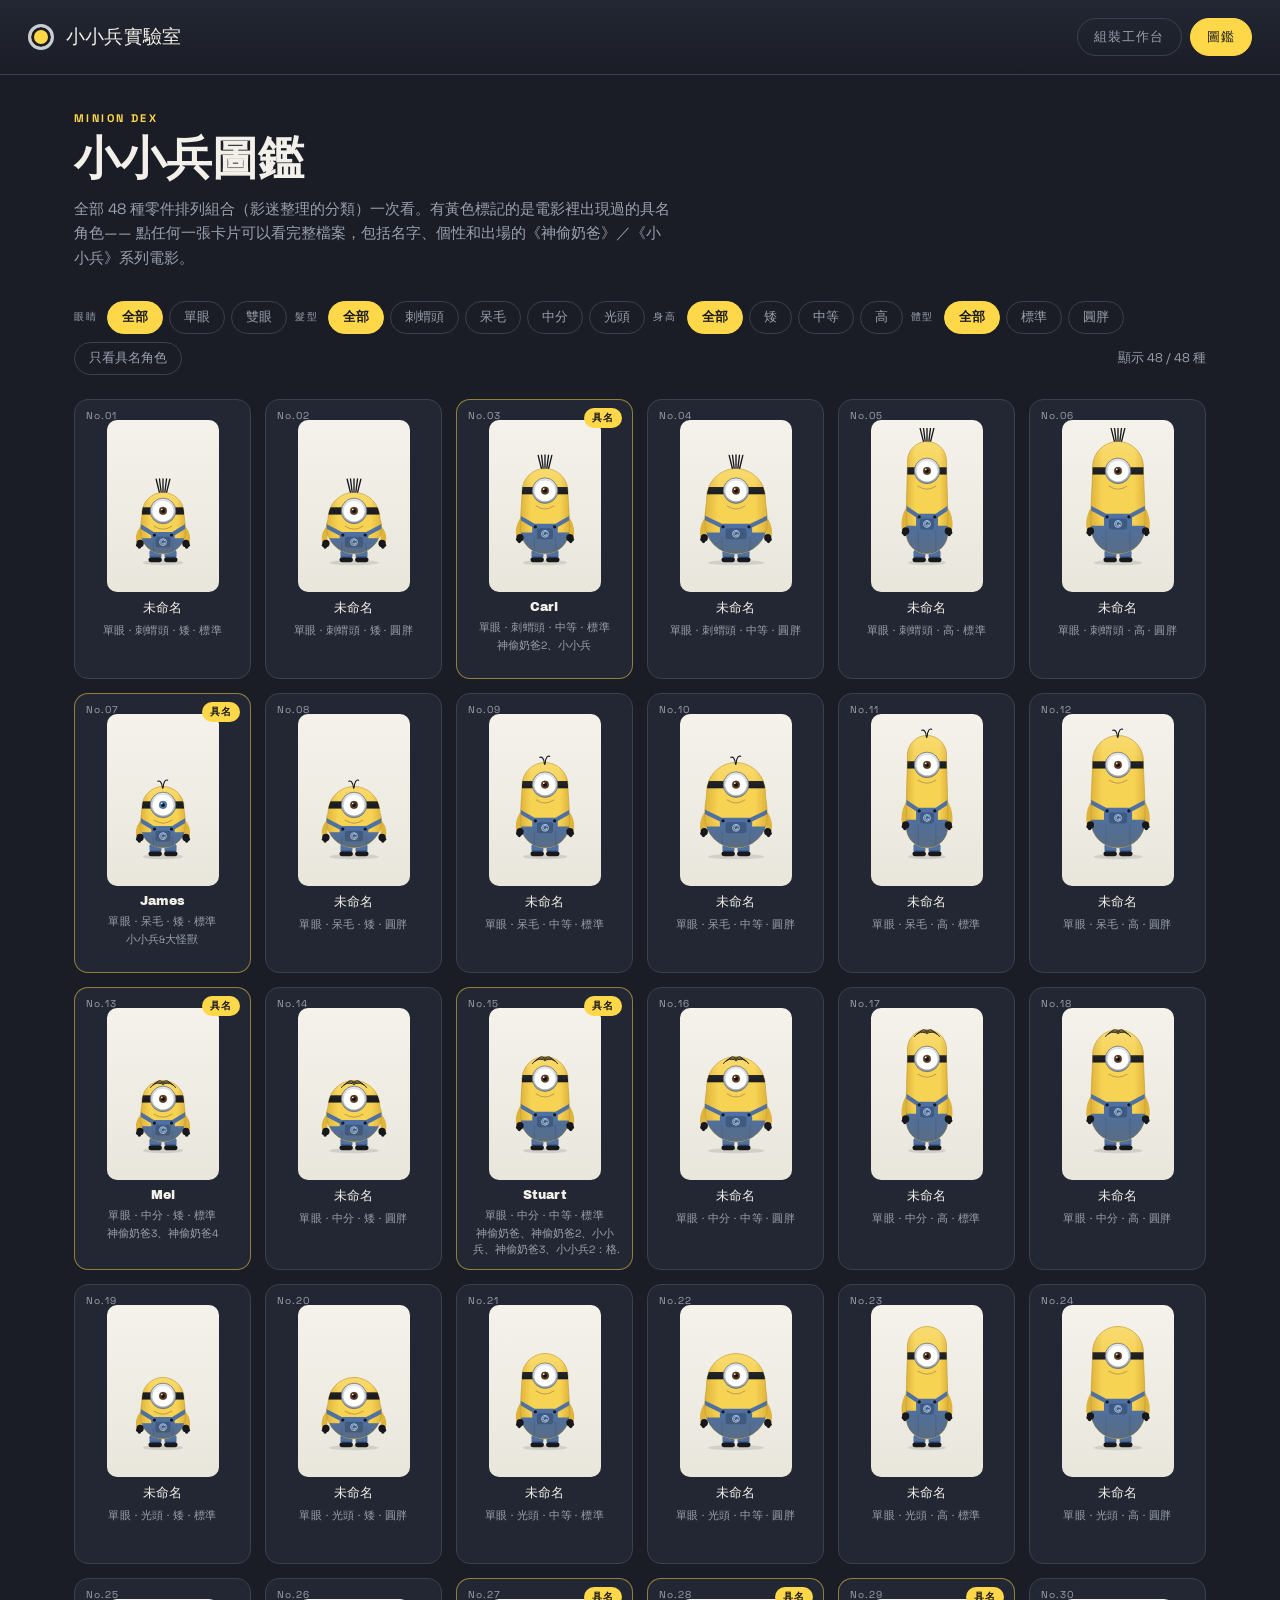
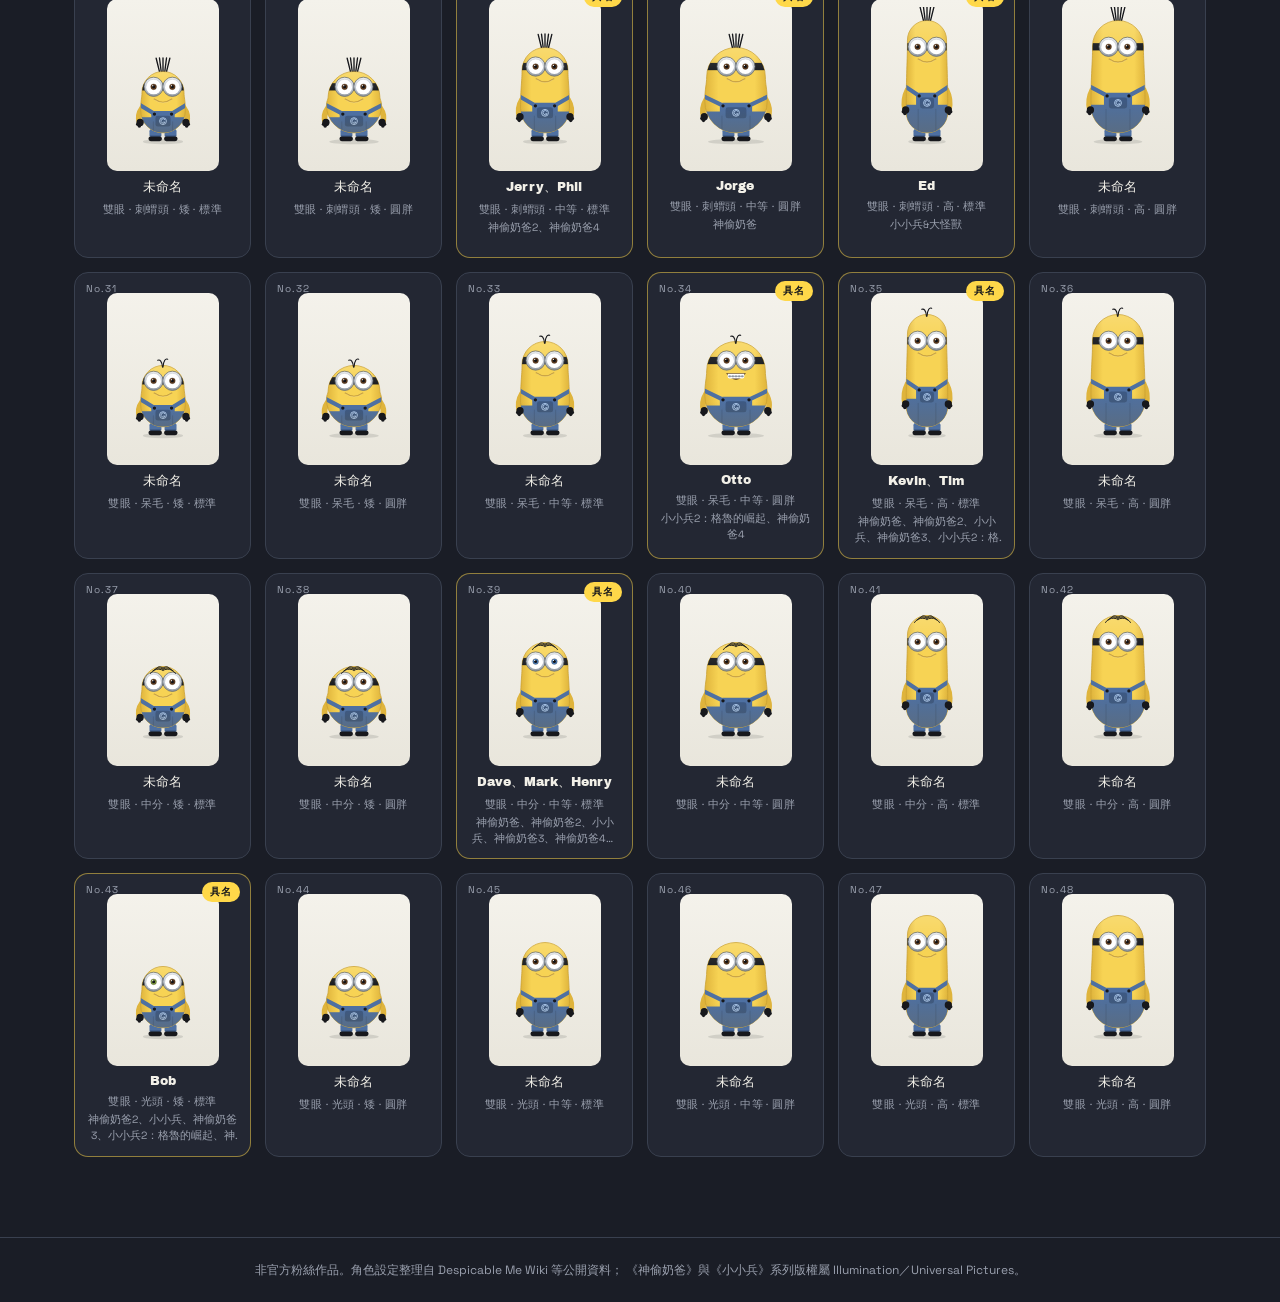
==== dex.html @ c9254a70 "初始版本：小小兵組裝工作台與 48 種組合圖鑑 - SVG 程式繪製小小兵（比例與配色依電影劇照校正） - 四軸零件分類：2 眼型 × 4 髮型 × 3 身高 × 2 體型 = 48 種 - 15 位" ====
<!DOCTYPE html>
<html lang="zh-Hant">
<head>
  <meta charset="UTF-8">
  <meta name="viewport" content="width=device-width, initial-scale=1.0">
  <title>小小兵圖鑑</title>
  <link rel="icon" href="data:image/svg+xml,<svg xmlns='http://www.w3.org/2000/svg' viewBox='0 0 100 100'><text y='.9em' font-size='90'>🍌</text></svg>">
  <link rel="stylesheet" href="css/style.css">
</head>
<body>
  <header class="topbar">
    <div class="brand"><span class="brand-dot"></span>小小兵實驗室</div>
    <nav class="nav">
      <a href="index.html">組裝工作台</a>
      <a href="dex.html" aria-current="page">圖鑑</a>
    </nav>
  </header>

  <main class="wrap">
    <p class="eyebrow">Minion Dex</p>
    <h1>小小兵圖鑑</h1>
    <p class="lede">
      全部 48 種零件排列組合（影迷整理的分類）一次看。有黃色標記的是電影裡出現過的具名角色——
      點任何一張卡片可以看完整檔案，包括名字、個性和出場的《神偷奶爸》／《小小兵》系列電影。
    </p>

    <div class="filters" id="filters">
      <div class="fgroup" data-group="eyes">
        <span class="flabel">眼睛</span>
        <button class="chip" data-v="all" aria-pressed="true">全部</button>
        <button class="chip" data-v="one" aria-pressed="false">單眼</button>
        <button class="chip" data-v="two" aria-pressed="false">雙眼</button>
      </div>
      <div class="fgroup" data-group="hair">
        <span class="flabel">髮型</span>
        <button class="chip" data-v="all" aria-pressed="true">全部</button>
        <button class="chip" data-v="spiky" aria-pressed="false">刺蝟頭</button>
        <button class="chip" data-v="sprout" aria-pressed="false">呆毛</button>
        <button class="chip" data-v="combed" aria-pressed="false">中分</button>
        <button class="chip" data-v="bald" aria-pressed="false">光頭</button>
      </div>
      <div class="fgroup" data-group="height">
        <span class="flabel">身高</span>
        <button class="chip" data-v="all" aria-pressed="true">全部</button>
        <button class="chip" data-v="short" aria-pressed="false">矮</button>
        <button class="chip" data-v="medium" aria-pressed="false">中等</button>
        <button class="chip" data-v="tall" aria-pressed="false">高</button>
      </div>
      <div class="fgroup" data-group="girth">
        <span class="flabel">體型</span>
        <button class="chip" data-v="all" aria-pressed="true">全部</button>
        <button class="chip" data-v="average" aria-pressed="false">標準</button>
        <button class="chip" data-v="plump" aria-pressed="false">圓胖</button>
      </div>
      <div class="fgroup" data-group="named">
        <button class="chip" data-v="named" aria-pressed="false">只看具名角色</button>
      </div>
      <span class="count" id="count"></span>
    </div>

    <div class="grid" id="grid"></div>
  </main>

  <div class="modal" id="modal" hidden>
    <div class="modal-box" role="dialog" aria-modal="true" aria-labelledby="modal-title">
      <button class="modal-close" id="modal-close" aria-label="關閉">×</button>
      <div id="modal-figure"></div>
      <div id="modal-info"></div>
    </div>
  </div>

  <footer>
    非官方粉絲作品。角色設定整理自 Despicable Me Wiki 等公開資料；
    《神偷奶爸》與《小小兵》系列版權屬 Illumination／Universal Pictures。
  </footer>

  <script src="js/minion.js"></script>
  <script src="js/data.js"></script>
  <script src="js/app.js"></script>
</body>
</html>
---- css/style.css ----
@import url('https://fonts.googleapis.com/css2?family=Archivo+Black&family=Space+Grotesk:wght@400;500;700&display=swap');

:root {
  --skin: #FFD849;
  --skin-dim: #E8B92E;
  --denim: #2764CC;
  --denim-lt: #9FC4FF;
  --steel: #C7CDD6;
  --panel: #1A1D26;
  --panel-2: #232733;
  --panel-3: #2E3341;
  --ink: #F2F0E8;
  --ink-dim: #9AA0AE;
  --line: #39404F;
  --display: 'Archivo Black', system-ui, sans-serif;
  --body: 'Space Grotesk', system-ui, sans-serif;
}

* { box-sizing: border-box; }

body {
  margin: 0;
  background: var(--panel);
  color: var(--ink);
  font-family: var(--body);
  -webkit-font-smoothing: antialiased;
}

/* 頂部導覽 */
.topbar {
  display: flex;
  align-items: center;
  justify-content: space-between;
  gap: 16px;
  padding: 18px 28px;
  border-bottom: 1px solid var(--line);
  background: linear-gradient(180deg, var(--panel-2), var(--panel));
  position: sticky;
  top: 0;
  z-index: 20;
  flex-wrap: wrap;
}

.brand {
  display: flex;
  align-items: center;
  gap: 12px;
  font-family: var(--display);
  font-size: 19px;
  letter-spacing: .01em;
}

.brand-dot {
  width: 26px; height: 26px; border-radius: 50%;
  background: var(--skin);
  border: 3px solid var(--steel);
  box-shadow: inset 0 0 0 3px var(--panel);
  flex: none;
}

.nav { display: flex; gap: 8px; }

.nav a {
  color: var(--ink-dim);
  text-decoration: none;
  font-size: 13px;
  font-weight: 500;
  letter-spacing: .09em;
  text-transform: uppercase;
  padding: 9px 16px;
  border: 1px solid var(--line);
  border-radius: 999px;
  transition: .18s;
}

.nav a:hover { color: var(--ink); border-color: var(--steel); }
.nav a[aria-current="page"] { background: var(--skin); border-color: var(--skin); color: #17181C; }

.wrap { max-width: 1180px; margin: 0 auto; padding: 36px 24px 80px; }

.eyebrow {
  font-size: 11px; letter-spacing: .22em; text-transform: uppercase;
  color: var(--skin); font-weight: 700; margin: 0 0 10px;
}

h1 { font-family: var(--display); font-size: clamp(28px, 4.6vw, 46px); margin: 0 0 12px; line-height: 1.08; }
.lede { color: var(--ink-dim); max-width: 60ch; margin: 0 0 30px; line-height: 1.65; font-size: 15px; }

/* ===== 建構器 ===== */
.builder {
  display: grid;
  grid-template-columns: 1fr minmax(280px, 360px);
  gap: 28px;
  align-items: start;
}

.stage {
  position: relative;
  background:
    radial-gradient(ellipse 60% 42% at 50% 78%, rgba(255,216,73,.14), transparent 70%),
    var(--panel-2);
  border: 1px solid var(--line);
  border-radius: 18px;
  overflow: hidden;
}

/* 三段式切換列 */
.slot {
  display: grid;
  grid-template-columns: 68px 1fr 68px;
  align-items: center;
  min-height: 122px;
  border-bottom: 1px solid var(--line);
  position: relative;
}
.slot:last-child { border-bottom: 0; }

.arrow {
  appearance: none;
  background: transparent;
  border: 0;
  color: var(--ink);
  font-size: 30px;
  line-height: 1;
  cursor: pointer;
  height: 100%;
  transition: .15s;
  font-family: var(--body);
  font-weight: 700;
  z-index: 3;
}
.arrow:hover { background: rgba(255,216,73,.12); color: var(--skin); }
.arrow:focus-visible { outline: 2px solid var(--skin); outline-offset: -3px; }

.slot-label {
  position: absolute;
  left: 74px;
  top: 12px;
  font-size: 10px;
  letter-spacing: .18em;
  text-transform: uppercase;
  color: var(--ink-dim);
  z-index: 3;
  pointer-events: none;
}

.slot-value {
  position: absolute;
  left: 74px;
  top: 30px;
  font-family: var(--display);
  font-size: 17px;
  color: var(--skin);
  z-index: 3;
  pointer-events: none;
}

/* 小小兵疊在三段列上方 */
.minion-layer {
  position: absolute;
  inset: 0;
  display: grid;
  place-items: center;
  pointer-events: none;
  z-index: 2;
}

.minion-svg { width: min(300px, 62%); height: auto; display: block; }
.minion-layer .minion-svg { filter: drop-shadow(0 18px 30px rgba(0,0,0,.42)); transition: opacity .16s; }

/* 控制面板 */
.panel {
  background: var(--panel-2);
  border: 1px solid var(--line);
  border-radius: 18px;
  padding: 22px;
}

.panel h2 {
  font-family: var(--display);
  font-size: 15px;
  margin: 0 0 4px;
  letter-spacing: .02em;
}

.panel .sub { color: var(--ink-dim); font-size: 12.5px; margin: 0 0 18px; line-height: 1.55; }

.spec { border-top: 1px solid var(--line); padding: 13px 0; }
.spec:last-of-type { border-bottom: 1px solid var(--line); margin-bottom: 18px; }
.spec-k { font-size: 10px; letter-spacing: .17em; text-transform: uppercase; color: var(--ink-dim); }
.spec-v { font-family: var(--display); font-size: 15px; margin-top: 4px; }
.spec-d { font-size: 12.5px; color: var(--ink-dim); margin-top: 3px; line-height: 1.5; }

.btn {
  width: 100%;
  appearance: none;
  border: 0;
  border-radius: 12px;
  padding: 15px 18px;
  font-family: var(--display);
  font-size: 15px;
  cursor: pointer;
  background: var(--skin);
  color: #17181C;
  transition: .16s;
  letter-spacing: .02em;
}
.btn:hover { background: #FFE47A; transform: translateY(-1px); }
.btn:active { transform: translateY(0); }
.btn:focus-visible { outline: 3px solid var(--denim-lt); outline-offset: 2px; }

.btn-ghost {
  background: transparent;
  color: var(--ink);
  border: 1px solid var(--line);
  margin-top: 10px;
  font-size: 13px;
  padding: 12px;
}
.btn-ghost:hover { border-color: var(--steel); background: rgba(255,255,255,.04); transform: none; }

.idtag {
  display: inline-block;
  font-size: 11px;
  letter-spacing: .14em;
  color: var(--ink-dim);
  border: 1px solid var(--line);
  border-radius: 999px;
  padding: 5px 12px;
  margin-bottom: 14px;
}

/* 隨機時的抖動 */
@keyframes shuffle {
  0%, 100% { transform: translateY(0) rotate(0); }
  25% { transform: translateY(-9px) rotate(-3deg); }
  50% { transform: translateY(3px) rotate(2deg); }
  75% { transform: translateY(-5px) rotate(-1.5deg); }
}
.shuffling .minion-svg { animation: shuffle .42s ease-in-out; }

/* ===== 圖鑑 ===== */
.filters {
  display: flex;
  flex-wrap: wrap;
  gap: 8px;
  margin-bottom: 24px;
  align-items: center;
}

.filters .fgroup { display: flex; gap: 6px; align-items: center; }

.flabel {
  font-size: 10px; letter-spacing: .16em; text-transform: uppercase;
  color: var(--ink-dim); margin-right: 4px;
}

.chip {
  appearance: none;
  background: transparent;
  border: 1px solid var(--line);
  color: var(--ink-dim);
  border-radius: 999px;
  padding: 7px 14px;
  font-size: 12.5px;
  font-family: var(--body);
  cursor: pointer;
  transition: .15s;
}
.chip:hover { border-color: var(--steel); color: var(--ink); }
.chip[aria-pressed="true"] { background: var(--skin); border-color: var(--skin); color: #17181C; font-weight: 700; }
.chip:focus-visible { outline: 2px solid var(--denim-lt); outline-offset: 2px; }

.count { margin-left: auto; font-size: 12.5px; color: var(--ink-dim); }

.grid {
  display: grid;
  grid-template-columns: repeat(auto-fill, minmax(168px, 1fr));
  gap: 14px;
}

.card {
  background: var(--panel-2);
  border: 1px solid var(--line);
  border-radius: 14px;
  padding: 14px 12px 12px;
  text-align: center;
  cursor: pointer;
  transition: .18s;
  position: relative;
  font-family: var(--body);
  color: inherit;
  appearance: none;
  display: block;
  width: 100%;
}
.card:hover { border-color: var(--skin); transform: translateY(-3px); background: var(--panel-3); }
.card:focus-visible { outline: 2px solid var(--skin); outline-offset: 2px; }

.card .no {
  position: absolute; top: 9px; left: 11px;
  font-size: 10px; letter-spacing: .1em; color: var(--ink-dim);
}
.card .minion-svg { width: 100%; max-width: 118px; margin: 6px auto 8px; }
.card .cname { font-family: var(--display); font-size: 12.5px; margin-bottom: 3px; }
.card .cmeta { font-size: 11px; color: var(--ink-dim); letter-spacing: .04em; }

/* 詳情彈窗 */
.modal {
  position: fixed; inset: 0; z-index: 60;
  background: rgba(10,11,15,.78);
  display: grid; place-items: center;
  padding: 22px;
}
.modal[hidden] { display: none; }

.modal-box {
  background: var(--panel-2);
  border: 1px solid var(--line);
  border-radius: 20px;
  max-width: 560px;
  width: 100%;
  padding: 26px;
  display: grid;
  grid-template-columns: 190px 1fr;
  gap: 24px;
  align-items: center;
  position: relative;
}

.modal-close {
  position: absolute; top: 12px; right: 14px;
  background: transparent; border: 0; color: var(--ink-dim);
  font-size: 24px; cursor: pointer; line-height: 1; padding: 4px 8px;
}
.modal-close:hover { color: var(--ink); }

.modal-box .minion-svg { width: 100%; }
.modal h3 { font-family: var(--display); font-size: 22px; margin: 0 0 6px; }

.stat { display: flex; justify-content: space-between; gap: 12px; padding: 9px 0; border-bottom: 1px solid var(--line); font-size: 13px; }
.stat:last-child { border-bottom: 0; }
.stat span:first-child { color: var(--ink-dim); }
.stat span:last-child { font-weight: 700; }

footer {
  border-top: 1px solid var(--line);
  padding: 22px 28px;
  color: var(--ink-dim);
  font-size: 12px;
  text-align: center;
  line-height: 1.7;
}
footer a { color: var(--ink-dim); }

@media (max-width: 860px) {
  .builder { grid-template-columns: 1fr; }
  .minion-svg { width: min(230px, 54%); }
  .modal-box { grid-template-columns: 1fr; text-align: center; }
  .modal-box .minion-svg { max-width: 160px; margin: 0 auto; }
}

@media (prefers-reduced-motion: reduce) {
  * { animation: none !important; transition: none !important; }
  .card:hover, .btn:hover { transform: none; }
}

/* ===== 具名角色強調 ===== */
.match {
  border: 1px solid var(--skin);
  background: rgba(255,216,73,.07);
  border-radius: 12px;
  padding: 14px 16px;
  margin-bottom: 18px;
}
.match .mtag {
  font-size: 10px; letter-spacing: .2em; text-transform: uppercase;
  color: var(--skin); font-weight: 700; margin-bottom: 6px;
}
.match .mname { font-family: var(--display); font-size: 18px; margin-bottom: 2px; }
.match .mzh { font-size: 12px; color: var(--ink-dim); margin-bottom: 8px; }
.match .mnote { font-size: 12.5px; line-height: 1.6; margin-bottom: 8px; }
.match .mfilms { font-size: 12px; color: var(--ink-dim); line-height: 1.7; }
.match .mfilms b { color: var(--ink); font-weight: 500; }
.match + .match { margin-top: -8px; }

.match-none {
  border: 1px dashed var(--line);
  border-radius: 12px;
  padding: 14px 16px;
  margin-bottom: 18px;
  font-size: 12.5px;
  color: var(--ink-dim);
  line-height: 1.6;
}

.card.named { border-color: rgba(255,216,73,.5); }
.card.named:hover { border-color: var(--skin); }
.card .badge {
  position: absolute; top: 8px; right: 10px;
  font-size: 10px; letter-spacing: .08em;
  color: #17181C; background: var(--skin);
  border-radius: 999px; padding: 3px 8px; font-weight: 700;
}
.card .cfilm { font-size: 10.5px; color: var(--ink-dim); margin-top: 3px; line-height: 1.5; }

/* ===== 淺色展示區（標本櫃）：讓黑色頭髮、手套、靴子讀得出來 ===== */
.stage {
  background:
    radial-gradient(ellipse 62% 40% at 50% 80%, rgba(255,216,73,.28), transparent 70%),
    linear-gradient(180deg, #F4F2EB, #E9E6DC);
  border-color: #3A3F4C;
}
.slot { border-bottom: 1px solid rgba(23,24,28,.10); }
.arrow { color: #575C66; }
.arrow:hover { background: rgba(255,216,73,.45); color: #17181C; }
.arrow:focus-visible { outline-color: #A87900; }
.slot-label { color: #8A8E96; }
.slot-value { color: #A87900; }
.minion-layer .minion-svg { filter: drop-shadow(0 14px 22px rgba(23,24,28,.22)); }

.card .minion-svg {
  background: linear-gradient(180deg, #F4F2EB, #E9E6DC);
  border-radius: 10px;
  padding: 8px 4px;
}
#modal-figure .minion-svg {
  background: linear-gradient(180deg, #F4F2EB, #E9E6DC);
  border-radius: 14px;
  padding: 12px 6px;
}


/* ===== 舞台下方固定按鈕列 ===== */
.stage-actions { display: flex; gap: 10px; margin-top: 14px; }
.stage-actions .btn { flex: 1.4; width: auto; }
.stage-actions .btn-ghost {
  flex: 1;
  margin-top: 0;
  display: flex;
  align-items: center;
  justify-content: center;
  text-decoration: none;
  text-align: center;
}
.spec:last-of-type { margin-bottom: 0; }


/* ===== 圖鑑卡片等高對齊 ===== */
.card { display: flex; flex-direction: column; align-items: center; }
.card .minion-svg {
  width: auto;
  height: 172px;
  max-width: none;
  flex: none;
  margin: 6px auto 8px;
}
.card .cinfo {
  min-height: 66px;
  display: flex;
  flex-direction: column;
  gap: 3px;
  align-items: center;
}
.card .cfilm {
  margin-top: 0;
  display: -webkit-box;
  -webkit-line-clamp: 2;
  -webkit-box-orient: vertical;
  overflow: hidden;
}
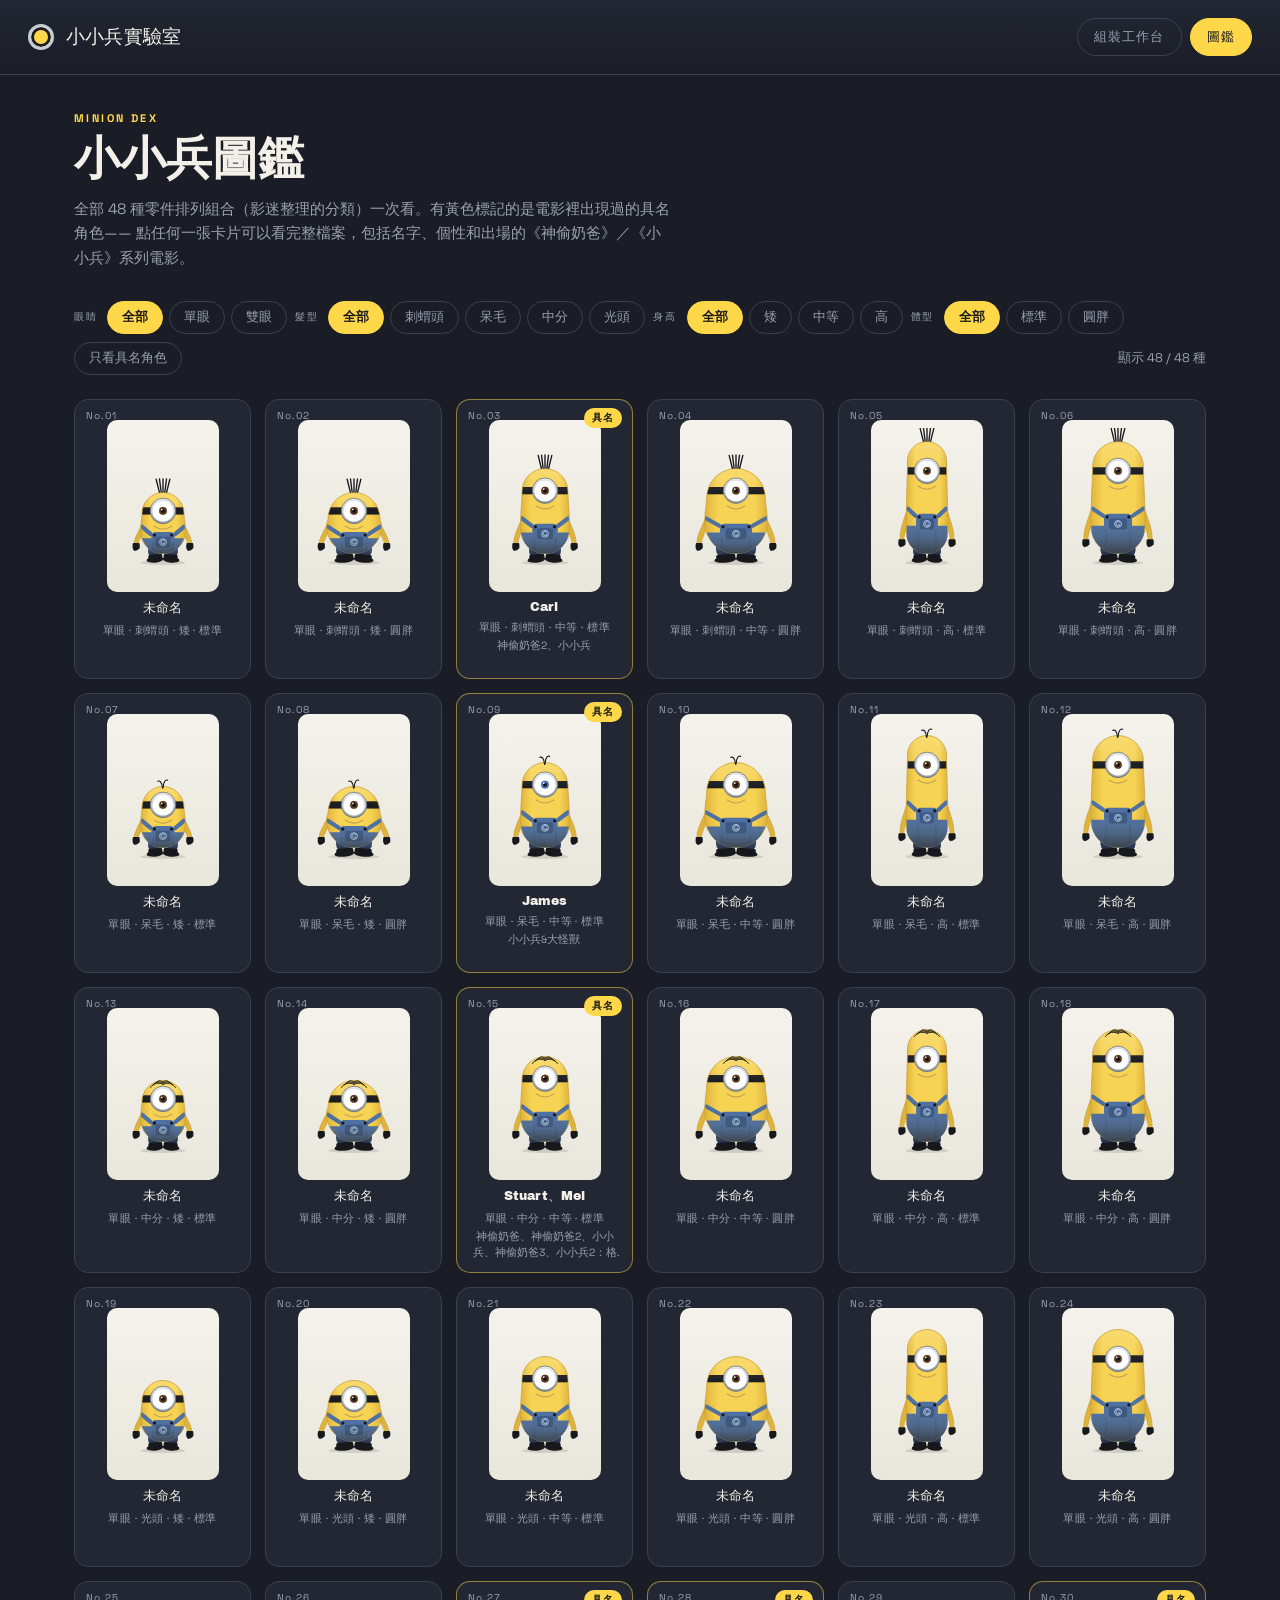
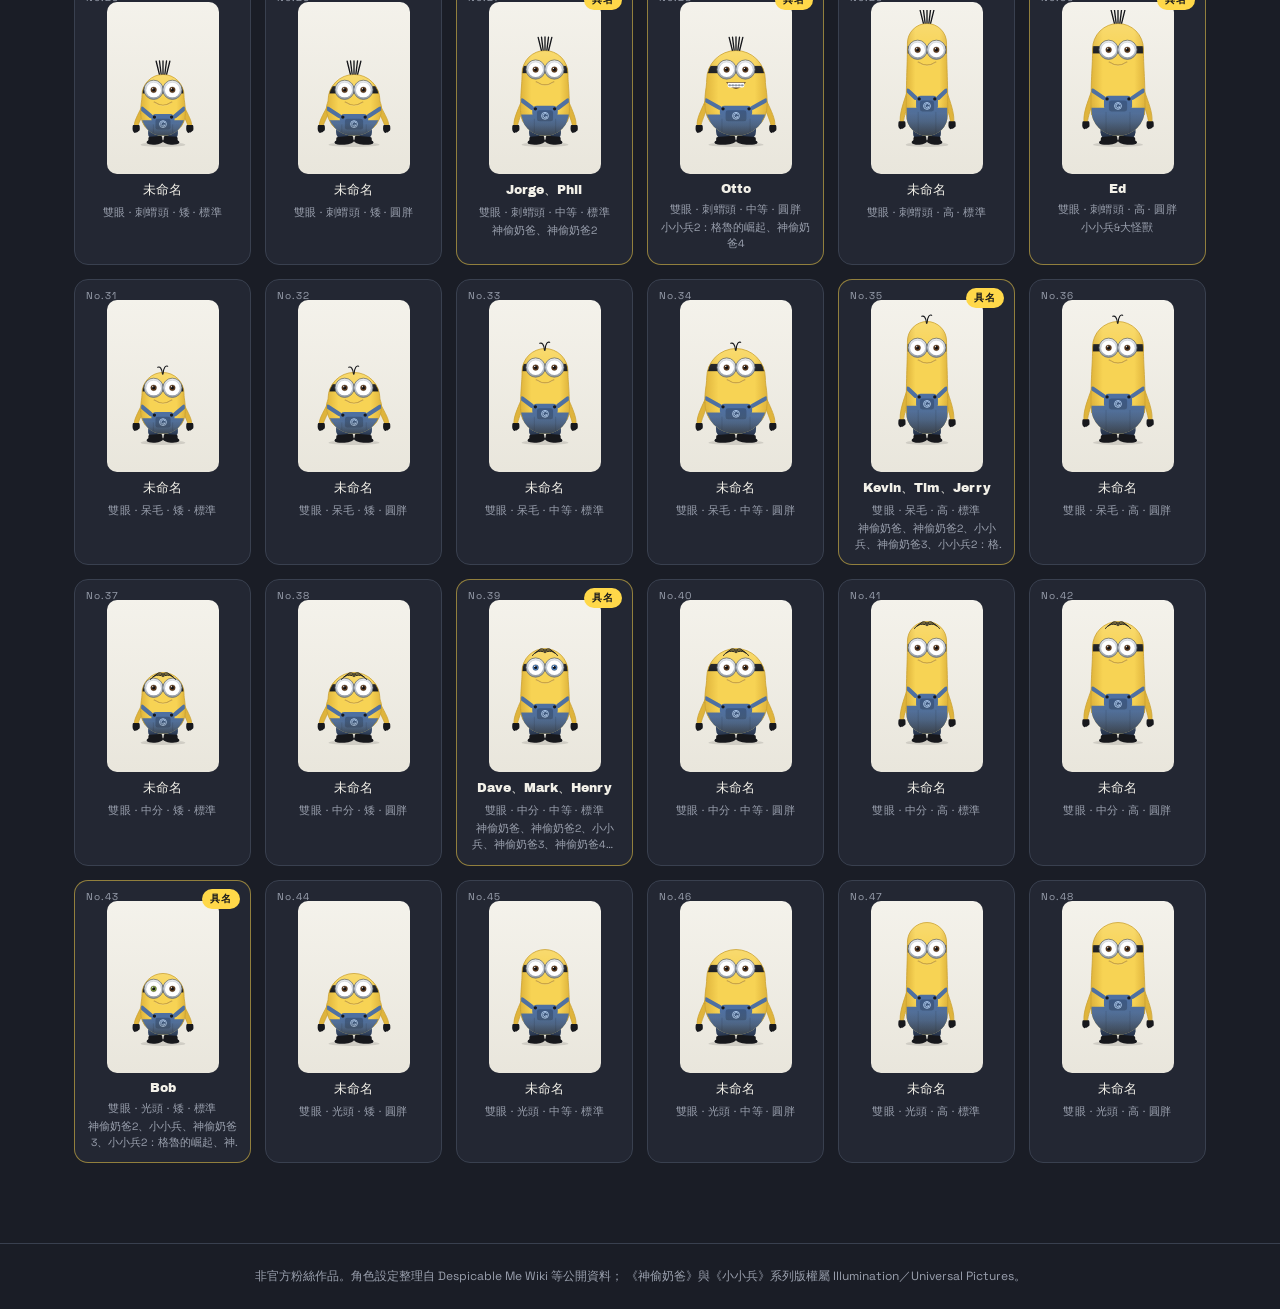
==== commit 24ac0dd0: "改用燒瓶造型 favicon 取代香蕉 emoji 站台圖示改為實驗室燒瓶結合小小兵：上黃下藍分層對應吊帶褲， 中央單眼護目鏡兼作液面，呼應「小小兵實驗室」站名。 同時補上 apple-touch-i" ====
--- a/dex.html
+++ b/dex.html
@@ -3,8 +3,192 @@
 <head>
   <meta charset="UTF-8">
   <meta name="viewport" content="width=device-width, initial-scale=1.0">
-  <title>小小兵圖鑑</title>
-  <link rel="icon" href="data:image/svg+xml,<svg xmlns='http://www.w3.org/2000/svg' viewBox='0 0 100 100'><text y='.9em' font-size='90'>🍌</text></svg>">
+  <title>小小兵圖鑑｜48 種組合與 15 位角色</title>
+  <meta name="description" content="小小兵全 48 種零件排列組合一覽，可依髮型、眼睛、身高、體型篩選；收錄 Kevin、Stuart、Bob、Otto 等 15 位電影具名角色的檔案與出場作品。">
+  <link rel="canonical" href="https://minions-guide-74f86.web.app/dex">
+
+  <meta property="og:type" content="website">
+  <meta property="og:site_name" content="小小兵實驗室">
+  <meta property="og:locale" content="zh_TW">
+  <meta property="og:url" content="https://minions-guide-74f86.web.app/dex">
+  <meta property="og:title" content="小小兵圖鑑｜48 種組合與 15 位具名角色">
+  <meta property="og:description" content="小小兵全 48 種零件排列組合一覽，可依髮型、眼睛、身高、體型篩選；收錄 Kevin、Stuart、Bob、Otto 等 15 位電影具名角色的檔案與出場作品。">
+  <meta property="og:image" content="https://minions-guide-74f86.web.app/og-image.png">
+  <meta property="og:image:width" content="1200">
+  <meta property="og:image:height" content="630">
+  <meta property="og:image:alt" content="三隻小小兵站在淺色展示台上：高瘦雙眼、單眼中等身高、矮小異色瞳">
+
+  <meta name="twitter:card" content="summary_large_image">
+  <meta name="twitter:title" content="小小兵圖鑑｜48 種組合與 15 位具名角色">
+  <meta name="twitter:description" content="小小兵全 48 種零件排列組合一覽，可依髮型、眼睛、身高、體型篩選；收錄 Kevin、Stuart、Bob、Otto 等 15 位電影具名角色的檔案與出場作品。">
+  <meta name="twitter:image" content="https://minions-guide-74f86.web.app/og-image.png">
+
+  <link rel="icon" href="/favicon.svg" type="image/svg+xml">
+  <link rel="apple-touch-icon" href="/apple-touch-icon.png">
+  <!-- Google Analytics (GA4) -->
+  <script async src="https://www.googletagmanager.com/gtag/js?id=G-FKX9XWTTRR"></script>
+  <script>
+    window.dataLayer = window.dataLayer || [];
+    function gtag(){dataLayer.push(arguments);}
+    gtag('js', new Date());
+    gtag('config', 'G-FKX9XWTTRR');
+  </script>
+  <script type="application/ld+json">
+{
+  "@context": "https://schema.org",
+  "@type": "CollectionPage",
+  "@id": "https://minions-guide-74f86.web.app/dex#page",
+  "url": "https://minions-guide-74f86.web.app/dex",
+  "name": "小小兵圖鑑",
+  "inLanguage": "zh-Hant-TW",
+  "description": "小小兵全 48 種零件排列組合一覽，收錄 15 位電影具名角色。",
+  "isPartOf": {
+    "@id": "https://minions-guide-74f86.web.app/#website"
+  },
+  "mainEntity": {
+    "@type": "ItemList",
+    "name": "小小兵具名角色",
+    "numberOfItems": 15,
+    "itemListElement": [
+      {
+        "@type": "ListItem",
+        "position": 1,
+        "item": {
+          "@type": "Person",
+          "name": "Kevin",
+          "alternateName": "凱文"
+        }
+      },
+      {
+        "@type": "ListItem",
+        "position": 2,
+        "item": {
+          "@type": "Person",
+          "name": "Tim",
+          "alternateName": "提姆"
+        }
+      },
+      {
+        "@type": "ListItem",
+        "position": 3,
+        "item": {
+          "@type": "Person",
+          "name": "Stuart",
+          "alternateName": "史都華"
+        }
+      },
+      {
+        "@type": "ListItem",
+        "position": 4,
+        "item": {
+          "@type": "Person",
+          "name": "Bob",
+          "alternateName": "蘿蔔"
+        }
+      },
+      {
+        "@type": "ListItem",
+        "position": 5,
+        "item": {
+          "@type": "Person",
+          "name": "Otto",
+          "alternateName": "奧圖"
+        }
+      },
+      {
+        "@type": "ListItem",
+        "position": 6,
+        "item": {
+          "@type": "Person",
+          "name": "Dave",
+          "alternateName": "戴夫"
+        }
+      },
+      {
+        "@type": "ListItem",
+        "position": 7,
+        "item": {
+          "@type": "Person",
+          "name": "Mark",
+          "alternateName": "馬克"
+        }
+      },
+      {
+        "@type": "ListItem",
+        "position": 8,
+        "item": {
+          "@type": "Person",
+          "name": "Jerry",
+          "alternateName": "傑瑞"
+        }
+      },
+      {
+        "@type": "ListItem",
+        "position": 9,
+        "item": {
+          "@type": "Person",
+          "name": "Jorge",
+          "alternateName": "荷黑"
+        }
+      },
+      {
+        "@type": "ListItem",
+        "position": 10,
+        "item": {
+          "@type": "Person",
+          "name": "Phil",
+          "alternateName": "菲爾"
+        }
+      },
+      {
+        "@type": "ListItem",
+        "position": 11,
+        "item": {
+          "@type": "Person",
+          "name": "Carl",
+          "alternateName": "卡爾"
+        }
+      },
+      {
+        "@type": "ListItem",
+        "position": 12,
+        "item": {
+          "@type": "Person",
+          "name": "Mel",
+          "alternateName": "梅爾"
+        }
+      },
+      {
+        "@type": "ListItem",
+        "position": 13,
+        "item": {
+          "@type": "Person",
+          "name": "James",
+          "alternateName": "詹姆士"
+        }
+      },
+      {
+        "@type": "ListItem",
+        "position": 14,
+        "item": {
+          "@type": "Person",
+          "name": "Henry",
+          "alternateName": "亨利"
+        }
+      },
+      {
+        "@type": "ListItem",
+        "position": 15,
+        "item": {
+          "@type": "Person",
+          "name": "Ed",
+          "alternateName": "艾德"
+        }
+      }
+    ]
+  }
+}
+  </script>
   <link rel="stylesheet" href="css/style.css">
 </head>
 <body>
@@ -76,6 +260,7 @@
 
   <script src="js/minion.js"></script>
   <script src="js/data.js"></script>
+  <script src="js/analytics.js"></script>
   <script src="js/app.js"></script>
 </body>
 </html>
